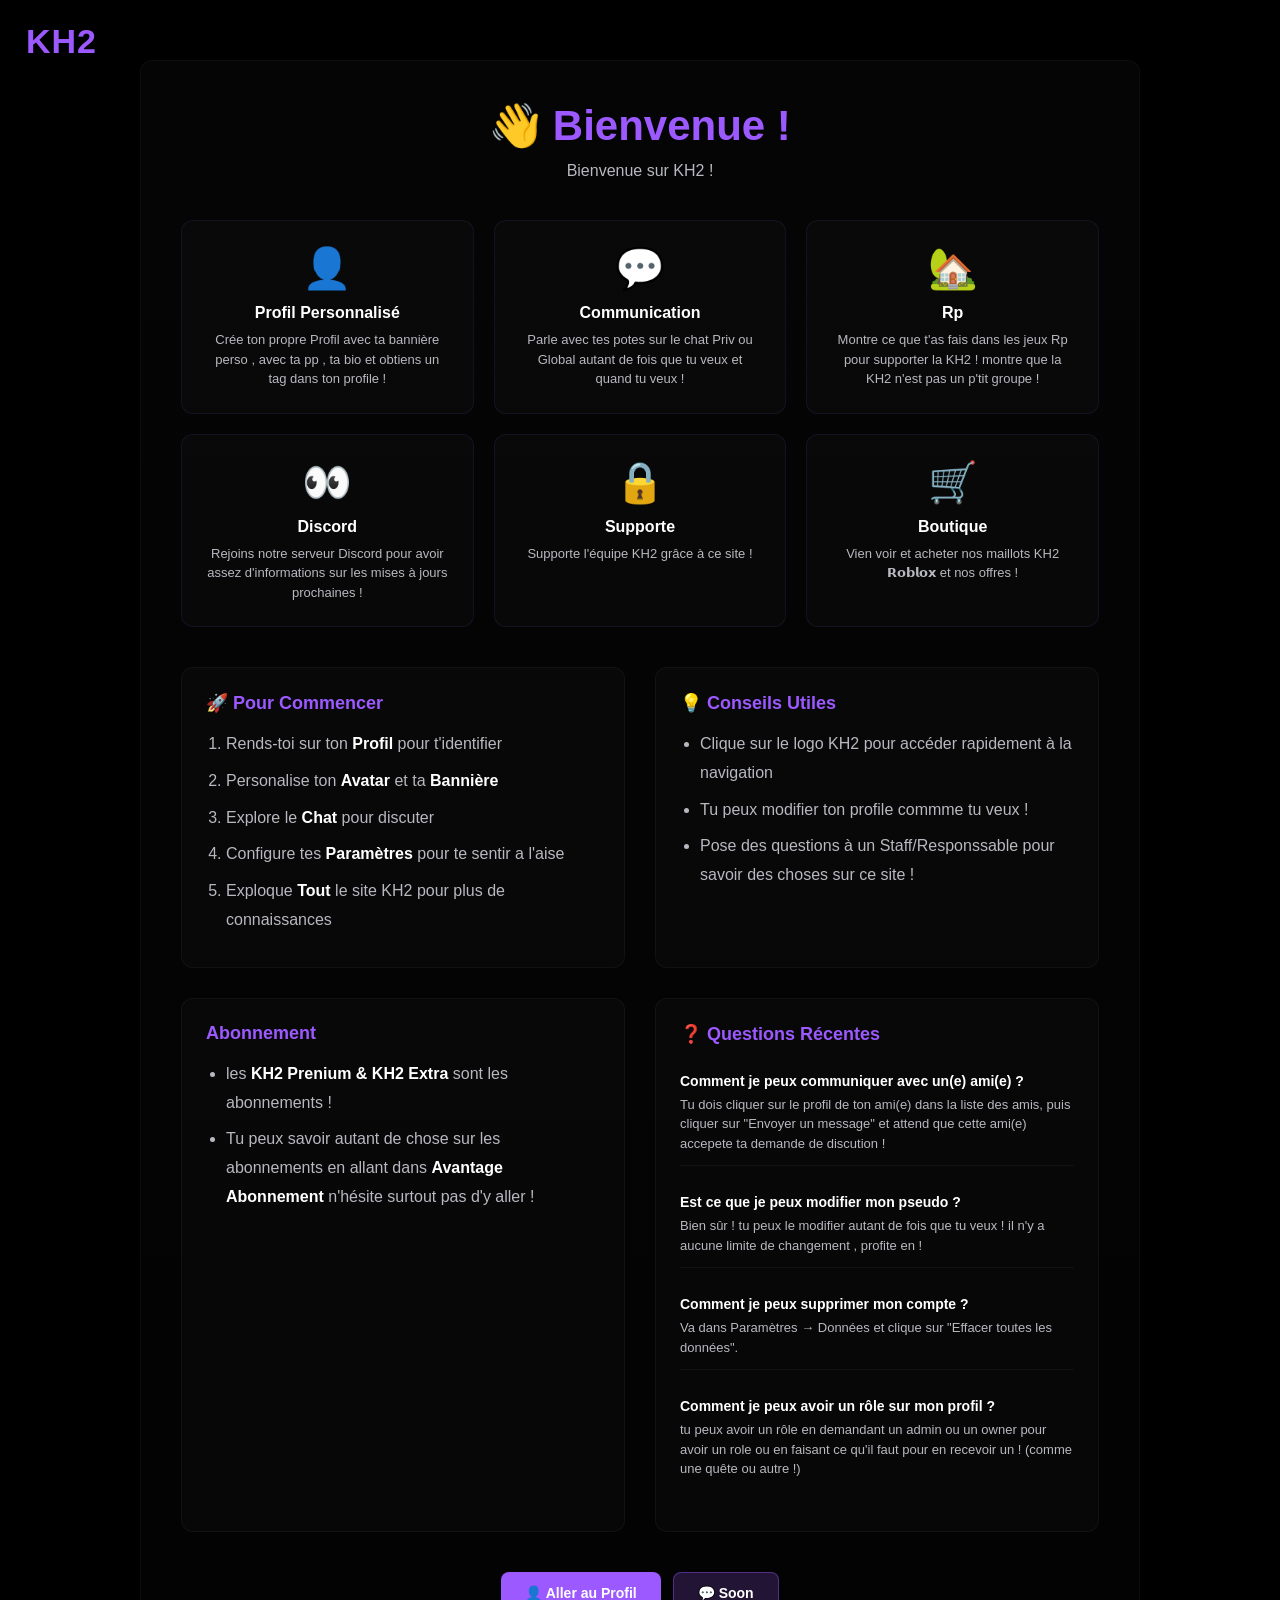
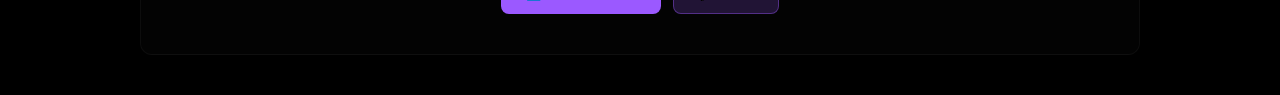
==== System/Index/Welcome/Welcome.html @ 9e0a4b44 "premier envoi" ====
<!DOCTYPE html>
<html lang="fr">
<head>
	<meta charset="UTF-8">
	<meta name="viewport" content="width=device-width, initial-scale=1.0">
	<title>Welcome - KH2</title>
	<link rel="stylesheet" href="Welcome.css">
</head>
<body>
	<header class="site-header">
		<div class="logo large" id="logo">
			<span class="two">KH</span><span class="crown">👑</span>2
		</div>
	</header>

	<div class="welcome-container">
		<div class="welcome-card">
			<div class="welcome-header">
				<h1>👋 Bienvenue !</h1>
				<p class="subtitle">Bienvenue sur KH2 !</p>
			</div>

			<div class="features-grid">
				<div class="feature-card">
					<div class="feature-icon">👤</div>
					<h3>Profil Personnalisé</h3>
					<p>Crée ton propre Profil avec ta bannière perso , avec ta pp , ta bio et obtiens un tag dans ton profile !</p>
				</div>

				<div class="feature-card">
					<div class="feature-icon">💬</div>
					<h3>Communication</h3>
					<p>Parle avec tes potes sur le chat Priv ou Global autant de fois que tu veux et quand tu veux !</p>
				</div>

				<div class="feature-card">
					<div class="feature-icon">🏡</div>
					<h3>Rp</h3>
					<p>Montre ce que t'as fais dans les jeux Rp pour supporter la KH2 !
						montre que la KH2 n'est pas un p'tit groupe !
					</p>
				</div>

				<div class="feature-card">
					<div class="feature-icon">👀</div>
					<h3>Discord</h3>
					<p>Rejoins notre serveur Discord pour avoir assez d'informations sur les mises à jours prochaines !</p>
				</div>

				<div class="feature-card">
					<div class="feature-icon">🔒</div>
					<h3>Supporte</h3>
					<p>Supporte l'équipe KH2 grâce à ce site !</p>
				</div>

				<div class="feature-card">
					<div class="feature-icon">🛒</div>
					<h3>Boutique</h3>
					<p>Vien voir et acheter nos maillots KH2 𝗥𝗼𝗯𝗹𝗼𝘅 et nos offres !</p>
				</div>
			</div>

			<div class="welcome-sections">
				<div class="section">
					<h2>🚀 Pour Commencer</h2>
					<ol>
						<li>Rends-toi sur ton <strong>Profil</strong> pour t'identifier</li>
						<li>Personalise ton <strong>Avatar</strong> et ta <strong>Bannière</strong></li>
						<li>Explore le <strong>Chat</strong> pour discuter</li>
						<li>Configure tes <strong>Paramètres</strong> pour te sentir a l'aise</li>
						<li>Exploque <strong>Tout</strong> le site KH2 pour plus de connaissances</li>
					</ol>
				</div>

				<div class="section">
					<h2>💡 Conseils Utiles</h2>
					<ul>
						<li>Clique sur le logo KH2 pour accéder rapidement à la navigation</li>
						<li>Tu peux modifier ton profile commme tu veux !</li>
						<li>Pose des questions à un Staff/Responssable pour savoir des choses sur ce site !</li>
					</ul>
				</div>
				<div class="section">
					<h2>Abonnement</h2>
					<ul>
						<li>les <strong>KH2 Prenium & KH2 Extra</strong> sont les abonnements !</li>
						<li>Tu peux savoir autant de chose sur les abonnements en allant dans <strong>Avantage Abonnement</strong> n'hésite surtout pas d'y aller !</li>
					</ul>
				</div>

				<div class="section">
					<h2>❓ Questions Récentes</h2>
					<div class="faq-item">
						<strong>Comment je peux communiquer avec un(e) ami(e) ?</strong>
						<p>Tu dois cliquer sur le profil de ton ami(e) dans la liste des amis, puis cliquer sur "Envoyer un message" et attend que cette ami(e) accepete ta demande de discution !</p>
					</div>
					<div class="faq-item">
						<strong>Est ce que je peux modifier mon pseudo ?</strong>
						<p>Bien sûr ! tu peux le modifier autant de fois que tu veux ! il n'y a aucune limite de changement , profite en !</p>
					</div>
					<div class="faq-item">
						<strong>Comment je peux supprimer mon compte ?</strong>
						<p>Va dans Paramètres → Données et clique sur "Effacer toutes les données".</p>
					</div>
				<div class="faq-item">
					<strong>Comment je peux avoir un rôle sur mon profil ?</strong>
					<p>tu peux avoir un rôle en demandant un admin ou un owner pour avoir un role ou en faisant ce qu'il faut pour en recevoir un ! (comme une quête ou autre !)</p>
				</div>
				</div>
			</div>

			<div class="welcome-actions">
				<button class="btn btn-primary" id="go-to-profile">👤 Aller au Profil</button>
				<button class="btn btn-secondary" id="go-to-chat">💬 Soon</button>
			</div>
		</div>
	</div>

	<div id="nav-widget" class="nav-widget hidden" aria-hidden="true">
		<div class="nav-content">
			<div class="nav-title">Navigation</div>
			<div class="nav-items">
				<div class="nav-item" data-page="welcome">
					<div class="nav-icon">👋</div>
					<div class="nav-label">Welcome</div>
				</div>
				<div class="nav-item" data-page="profile">
					<div class="nav-icon">👤</div>
					<div class="nav-label">Profile</div>
				</div>
				<div class="nav-item" data-page="chat">
					<div class="nav-icon">💬</div>
					<div class="nav-label">Chat Global [Soon]</div>
				</div>
				  <div class="nav-item" data-page="Boutique">
					<div class="nav-icon">🛒</div>
					<div class="nav-label">Boutique</div>
				</div>
				<div class="nav-item" data-page="settings">
					<div class="nav-icon">⚙️</div>
					<div class="nav-label">Paramètres [Soon]</div>
				</div>
			  </div>
			</div>
		</div>
	</div>

	<div id="toast-container" class="toast-container" aria-live="polite" aria-atomic="true"></div>

	<script src="Welcome.js"></script>
</body>
</html>
---- System/Index/Welcome/Welcome.css ----
:root {
	--bg: #000;
	--card: #0f0f10;
	--muted: #b8b8c0;
	--accent: #9b59ff;
	--glass: rgba(255,255,255,0.03);
	--success: #2ecc71;
}

* { box-sizing: border-box; }
html, body { 
	height: 100%; 
	margin: 0; 
	font-family: Segoe UI, Roboto, Arial, sans-serif; 
	background: var(--bg); 
	color: #fff; 
}

.site-header {
	position: fixed;
	top: 10px;
	left: 10px;
	z-index: 40;
}

.logo {
	display: inline-block;
	padding: 8px 12px;
	border-radius: 6px;
	color: var(--accent);
	font-weight: 800;
	letter-spacing: 1px;
	cursor: pointer;
	transition: color .2s ease, transform .12s ease;
	font-size: 20px;
}

.logo .two {
	position: relative;
	display: inline-block;
}

.logo .crown {
	position: absolute;
	left: 78%;
	top: -40%;
	font-size: 14px;
	transform: translateY(10px) scale(0.6);
	opacity: 0;
	transition: transform .33s ease, opacity .33s ease;
}

.logo:hover {
	color: #fff;
}

.logo:hover .crown {
	transform: translateY(-6px) scale(1);
	opacity: 1;
}

.logo.large {
	font-size: 34px;
	padding: 12px 16px;
}

.welcome-container {
	min-height: 100vh;
	display: flex;
	align-items: center;
	justify-content: center;
	padding: 60px 20px 40px;
}

.welcome-card {
	width: 1000px;
	max-width: 96%;
	background: linear-gradient(180deg, rgba(255,255,255,0.02), rgba(255,255,255,0.01));
	border: 1px solid rgba(255,255,255,0.04);
	padding: 40px;
	border-radius: 12px;
	backdrop-filter: blur(6px);
}

.welcome-header {
	text-align: center;
	margin-bottom: 40px;
}

.welcome-header h1 {
	font-size: 42px;
	margin: 0 0 12px;
	color: var(--accent);
	animation: slideDown .5s ease;
}

.subtitle {
	color: var(--muted);
	font-size: 16px;
	margin: 0;
}

@keyframes slideDown {
	from {
		opacity: 0;
		transform: translateY(-20px);
	}
	to {
		opacity: 1;
		transform: translateY(0);
	}
}

.features-grid {
	display: grid;
	grid-template-columns: repeat(auto-fit, minmax(280px, 1fr));
	gap: 20px;
	margin-bottom: 40px;
}

.feature-card {
	padding: 24px;
	background: rgba(255,255,255,0.02);
	border: 1px solid rgba(155,89,255,0.1);
	border-radius: 12px;
	transition: all .28s ease;
	text-align: center;
}

.feature-card:hover {
	background: rgba(155,89,255,0.08);
	border-color: rgba(155,89,255,0.3);
	transform: translateY(-4px);
}

.feature-icon {
	font-size: 40px;
	margin-bottom: 12px;
	display: block;
}

.feature-card h3 {
	margin: 0 0 8px;
	font-size: 16px;
	color: #fff;
}

.feature-card p {
	margin: 0;
	font-size: 13px;
	color: var(--muted);
	line-height: 1.5;
}

.welcome-sections {
	display: grid;
	grid-template-columns: repeat(auto-fit, minmax(300px, 1fr));
	gap: 30px;
	margin-bottom: 40px;
}

.section {
	padding: 24px;
	background: rgba(255,255,255,0.02);
	border: 1px solid rgba(255,255,255,0.04);
	border-radius: 12px;
}

.section h2 {
	font-size: 18px;
	margin: 0 0 16px;
	color: var(--accent);
}

.section ol, .section ul {
	margin: 0;
	padding-left: 20px;
	color: var(--muted);
	line-height: 1.8;
}

.section li {
	margin-bottom: 8px;
}

.section li strong {
	color: #fff;
}

.faq-item {
	margin-bottom: 16px;
	padding: 12px 0;
	border-bottom: 1px solid rgba(255,255,255,0.04);
}

.faq-item:last-child {
	border-bottom: none;
}

.faq-item strong {
	color: #fff;
	display: block;
	margin-bottom: 6px;
	font-size: 14px;
}

.faq-item p {
	margin: 0;
	font-size: 13px;
	color: var(--muted);
	line-height: 1.5;
}

.welcome-actions {
	display: flex;
	gap: 12px;
	justify-content: center;
	flex-wrap: wrap;
}

.btn {
	padding: 12px 24px;
	border-radius: 8px;
	border: none;
	cursor: pointer;
	font-size: 14px;
	font-weight: 600;
	transition: all .22s ease;
}

.btn-primary {
	background: var(--accent);
	color: #fff;
}

.btn-primary:hover {
	background: rgba(155,89,255,0.8);
	transform: translateY(-2px);
}

.btn-secondary {
	background: rgba(155,89,255,0.2);
	color: #fff;
	border: 1px solid rgba(155,89,255,0.4);
}

.btn-secondary:hover {
	background: rgba(155,89,255,0.3);
	transform: translateY(-2px);
}

/* Navigation Widget */
.nav-widget {
	position: fixed;
	top: 70px;
	left: 10px;
	background: var(--card);
	border: 1px solid rgba(255,255,255,0.06);
	border-radius: 12px;
	z-index: 100;
	backdrop-filter: blur(8px);
	box-shadow: 0 10px 40px rgba(0,0,0,0.4);
	opacity: 0;
	transform: scale(0.92) translateY(-8px);
	transition: opacity .28s ease, transform .28s cubic-bezier(.22,.9,.2,1);
	pointer-events: none;
}

.nav-widget:not(.hidden) {
	opacity: 1;
	transform: scale(1) translateY(0);
	pointer-events: auto;
}

.nav-widget.hidden {
	display: none;
}

.nav-content {
	padding: 14px 0;
}

.nav-title {
	padding: 8px 16px;
	font-size: 14px;
	font-weight: 700;
	color: var(--muted);
	letter-spacing: 0.5px;
	text-transform: uppercase;
}

.nav-items {
	display: flex;
	flex-direction: column;
	gap: 4px;
	padding: 0 8px;
}

.nav-item {
	padding: 10px 14px;
	border-radius: 8px;
	cursor: pointer;
	display: flex;
	align-items: center;
	gap: 12px;
	transition: background .22s ease, transform .22s ease;
	color: #fff;
	font-size: 14px;
}

.nav-item:hover {
	background: rgba(155,89,255,0.12);
	transform: translateX(4px);
}

.nav-item:active {
	transform: translateX(2px);
}

.nav-icon {
	font-size: 18px;
	display: flex;
	align-items: center;
	justify-content: center;
	min-width: 24px;
}

.nav-label {
	flex: 1;
}

.nav-item.active {
	background: rgba(155,89,255,0.2);
	border-left: 3px solid var(--accent);
	color: var(--accent);
	padding-left: 11px;
}

/* Toast notifications */
.toast-container {
	position: fixed;
	left: 50%;
	bottom: 22px;
	transform: translateX(-50%);
	z-index: 120;
	pointer-events: none;
}

.toast {
	min-width: 160px;
	max-width: 360px;
	margin: 8px auto;
	padding: 10px 14px;
	border-radius: 10px;
	background: rgba(18,18,18,0.96);
	color: #fff;
	box-shadow: 0 8px 30px rgba(0,0,0,0.6);
	opacity: 0;
	transform: translateY(10px) scale(.98);
	transition: opacity .28s ease, transform .28s ease;
}

.toast.show {
	opacity: 1;
	transform: translateY(0) scale(1);
}

.toast.success {
	background: linear-gradient(90deg, #2ecc71, #27ae60);
}

/* Responsive */
@media (max-width: 768px) {
	.welcome-card {
		padding: 24px;
	}

	.welcome-header h1 {
		font-size: 28px;
	}

	.features-grid {
		grid-template-columns: 1fr;
		gap: 16px;
	}

	.welcome-sections {
		grid-template-columns: 1fr;
		gap: 20px;
	}

	.welcome-actions {
		flex-direction: column;
	}

	.btn {
		width: 100%;
	}

	.logo.large {
		font-size: 24px;
		padding: 8px 12px;
	}
}

/* Loading Screen */
.loading-overlay {
	position: fixed;
	inset: 0;
	display: flex;
	align-items: center;
	justify-content: center;
	background: #000;
	z-index: 200;
	opacity: 1;
	transition: opacity .5s ease;
	animation: fadeIn .4s ease;
}

.loading-overlay.hidden {
	opacity: 0;
	pointer-events: none;
	animation: fadeOut .5s ease forwards;
}

@keyframes fadeIn {
	from { opacity: 0; }
	to { opacity: 1; }
}

@keyframes fadeOut {
	from { opacity: 1; }
	to { opacity: 0; }
}

.loading-content {
	display: flex;
	flex-direction: column;
	align-items: center;
	justify-content: center;
	gap: 20px;
}

.loading-logo {
	font-size: 56px;
	font-weight: 800;
	color: #9b59ff;
	letter-spacing: 2px;
	animation: pulseGlow 1.5s ease-in-out infinite;
	text-shadow: 0 0 20px rgba(255,255,255,0.2);
}

.loading-logo .loading-two {
	color: #fff;
}

@keyframes pulseGlow {
	0%, 100% { opacity: 0.6; }
	50% { opacity: 1; }
}

.loading-spinner {
	width: 50px;
	height: 50px;
	border-radius: 50%;
	border: 3px solid #333;
	border-top-color: #fff;
	border-right-color: #888;
	animation: spin 1.2s linear infinite;
}

.loading-text {
	color: #999;
	font-size: 14px;
	font-weight: 500;
	letter-spacing: 1px;
	animation: blink 1.5s ease-in-out infinite;
}

@keyframes blink {
	0%, 100% { opacity: 0.6; }
	50% { opacity: 1; }
}

@keyframes spin {
	to { transform: rotate(360deg); }
}

/* Loading Screen */
.loading-overlay {
	position: fixed;
	inset: 0;
	display: flex;
	align-items: center;
	justify-content: center;
	background: linear-gradient(135deg, rgba(0,0,0,0.95), rgba(20,0,40,0.9));
	z-index: 200;
	opacity: 1;
	transition: opacity .5s ease;
	animation: fadeIn .4s ease;
}

.loading-overlay.hidden {
	opacity: 0;
	pointer-events: none;
	animation: fadeOut .5s ease forwards;
}

@keyframes fadeIn {
	from { opacity: 0; }
	to { opacity: 1; }
}

@keyframes fadeOut {
	from { opacity: 1; }
	to { opacity: 0; }
}

.loading-content {
	display: flex;
	flex-direction: column;
	align-items: center;
	justify-content: center;
	gap: 20px;
}

.loading-logo {
	font-size: 56px;
	font-weight: 800;
	color: var(--accent);
	letter-spacing: 2px;
	animation: pulseGlow 1.5s ease-in-out infinite;
	text-shadow: 0 0 20px rgba(155,89,255,0.4);
}

.loading-logo .loading-two {
	color: #fff;
}

@keyframes pulseGlow {
	0%, 100% { opacity: 0.7; text-shadow: 0 0 10px rgba(155,89,255,0.2); }
	50% { opacity: 1; text-shadow: 0 0 30px rgba(155,89,255,0.6); }
}

.loading-spinner {
	width: 50px;
	height: 50px;
	border-radius: 50%;
	border: 3px solid rgba(155,89,255,0.2);
	border-top-color: var(--accent);
	border-right-color: var(--accent);
	animation: spin 1.2s linear infinite;
}

.loading-text {
	color: var(--muted);
	font-size: 14px;
	font-weight: 500;
	letter-spacing: 1px;
	animation: blink 1.5s ease-in-out infinite;
}

@keyframes blink {
	0%, 100% { opacity: 0.6; }
	50% { opacity: 1; }
}

@keyframes spin {
	to { transform: rotate(360deg); }
}
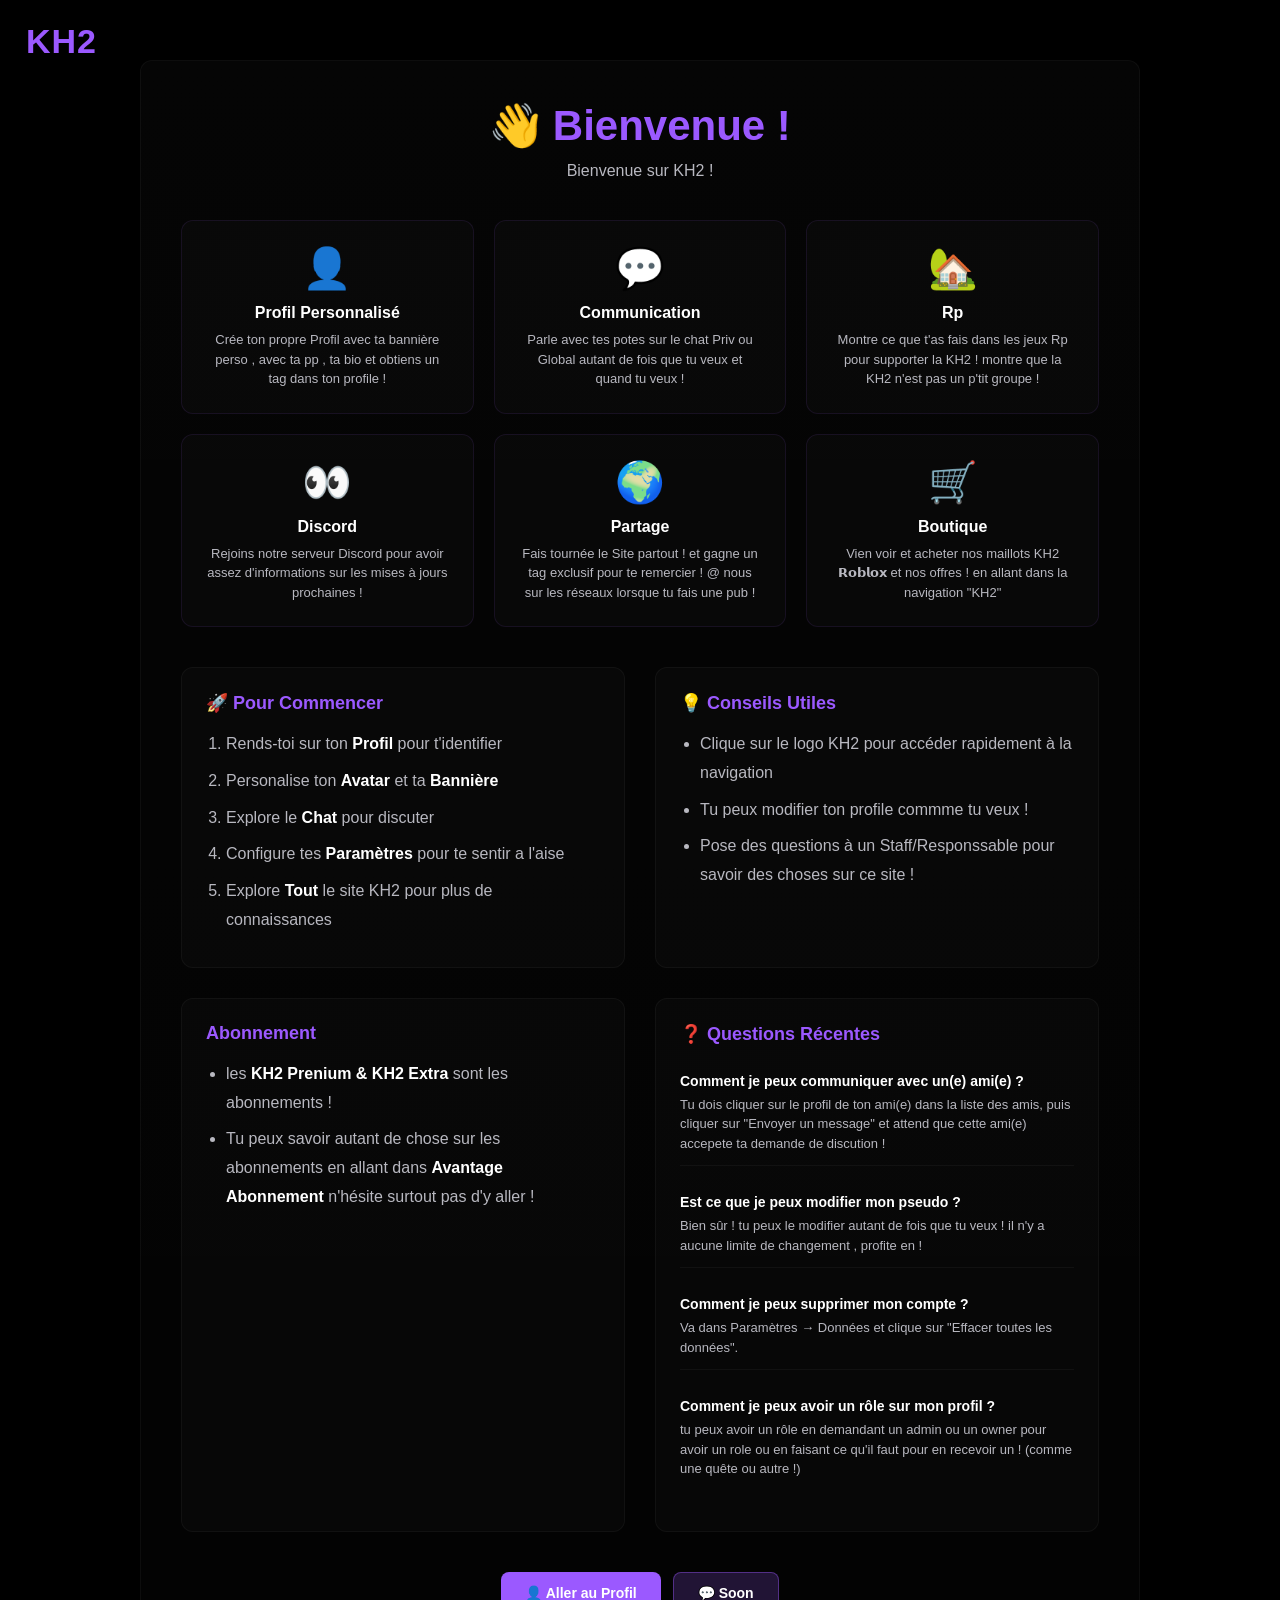
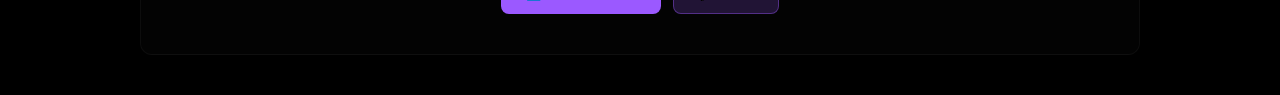
==== commit 715b344c: "Revise feature cards and fix typos in Welcome.html Updated feature descriptions and corrected typos " ====
--- a/System/Index/Welcome/Welcome.html
+++ b/System/Index/Welcome/Welcome.html
@@ -48,15 +48,15 @@
 				</div>
 
 				<div class="feature-card">
-					<div class="feature-icon">🔒</div>
-					<h3>Supporte</h3>
-					<p>Supporte l'équipe KH2 grâce à ce site !</p>
+					<div class="feature-icon">🌍</div>
+					<h3>Partage</h3>
+					<p>Fais tournée le Site partout ! et gagne un tag exclusif pour te remercier ! @ nous sur les réseaux lorsque tu fais une pub !</p>
 				</div>
 
 				<div class="feature-card">
 					<div class="feature-icon">🛒</div>
 					<h3>Boutique</h3>
-					<p>Vien voir et acheter nos maillots KH2 𝗥𝗼𝗯𝗹𝗼𝘅 et nos offres !</p>
+					<p>Vien voir et acheter nos maillots KH2 𝗥𝗼𝗯𝗹𝗼𝘅 et nos offres ! en allant dans la navigation "KH2" </p>
 				</div>
 			</div>
 
@@ -68,7 +68,7 @@
 						<li>Personalise ton <strong>Avatar</strong> et ta <strong>Bannière</strong></li>
 						<li>Explore le <strong>Chat</strong> pour discuter</li>
 						<li>Configure tes <strong>Paramètres</strong> pour te sentir a l'aise</li>
-						<li>Exploque <strong>Tout</strong> le site KH2 pour plus de connaissances</li>
+						<li>Explore <strong>Tout</strong> le site KH2 pour plus de connaissances</li>
 					</ol>
 				</div>
 
@@ -120,10 +120,6 @@
 		<div class="nav-content">
 			<div class="nav-title">Navigation</div>
 			<div class="nav-items">
-				<div class="nav-item" data-page="welcome">
-					<div class="nav-icon">👋</div>
-					<div class="nav-label">Welcome</div>
-				</div>
 				<div class="nav-item" data-page="profile">
 					<div class="nav-icon">👤</div>
 					<div class="nav-label">Profile</div>
--- a/System/Index/Welcome/Welcome.css
+++ b/System/Index/Welcome/Welcome.css
@@ -371,12 +371,21 @@
 
 /* Responsive */
 @media (max-width: 768px) {
+	.welcome-container {
+		padding: 30px 16px 24px;
+	}
+
 	.welcome-card {
+		width: 100%;
 		padding: 24px;
 	}
 
 	.welcome-header h1 {
-		font-size: 28px;
+		font-size: 32px;
+	}
+
+	.subtitle {
+		font-size: 15px;
 	}
 
 	.features-grid {
@@ -384,11 +393,31 @@
 		gap: 16px;
 	}
 
+	.feature-card {
+		padding: 20px;
+	}
+
+	.feature-card:hover {
+		transform: none;
+	}
+
+	.feature-icon {
+		font-size: 36px;
+	}
+
 	.welcome-sections {
 		grid-template-columns: 1fr;
 		gap: 20px;
 	}
 
+	.section {
+		padding: 20px;
+	}
+
+	.section h2 {
+		font-size: 17px;
+	}
+
 	.welcome-actions {
 		flex-direction: column;
 	}
@@ -398,8 +427,65 @@
 	}
 
 	.logo.large {
-		font-size: 24px;
+		font-size: 26px;
 		padding: 8px 12px;
+	}
+
+	.nav-widget {
+		top: 70px;
+		left: 8px;
+		width: calc(100% - 16px);
+		max-width: 340px;
+	}
+
+	.nav-item {
+		font-size: 15px;
+	}
+}
+
+@media (max-width: 480px) {
+	.welcome-container {
+		padding: 24px 12px 20px;
+	}
+
+	.welcome-card {
+		padding: 20px;
+	}
+
+	.welcome-header h1 {
+		font-size: 26px;
+	}
+
+	.subtitle {
+		font-size: 14px;
+	}
+
+	.feature-card {
+		padding: 18px;
+	}
+
+	.feature-icon {
+		font-size: 32px;
+	}
+
+	.section {
+		padding: 18px;
+	}
+
+	.section h2 {
+		font-size: 15px;
+	}
+
+	.welcome-actions {
+		gap: 10px;
+	}
+
+	.btn {
+		padding: 12px 18px;
+	}
+
+	.logo.large {
+		font-size: 22px;
 	}
 }
 
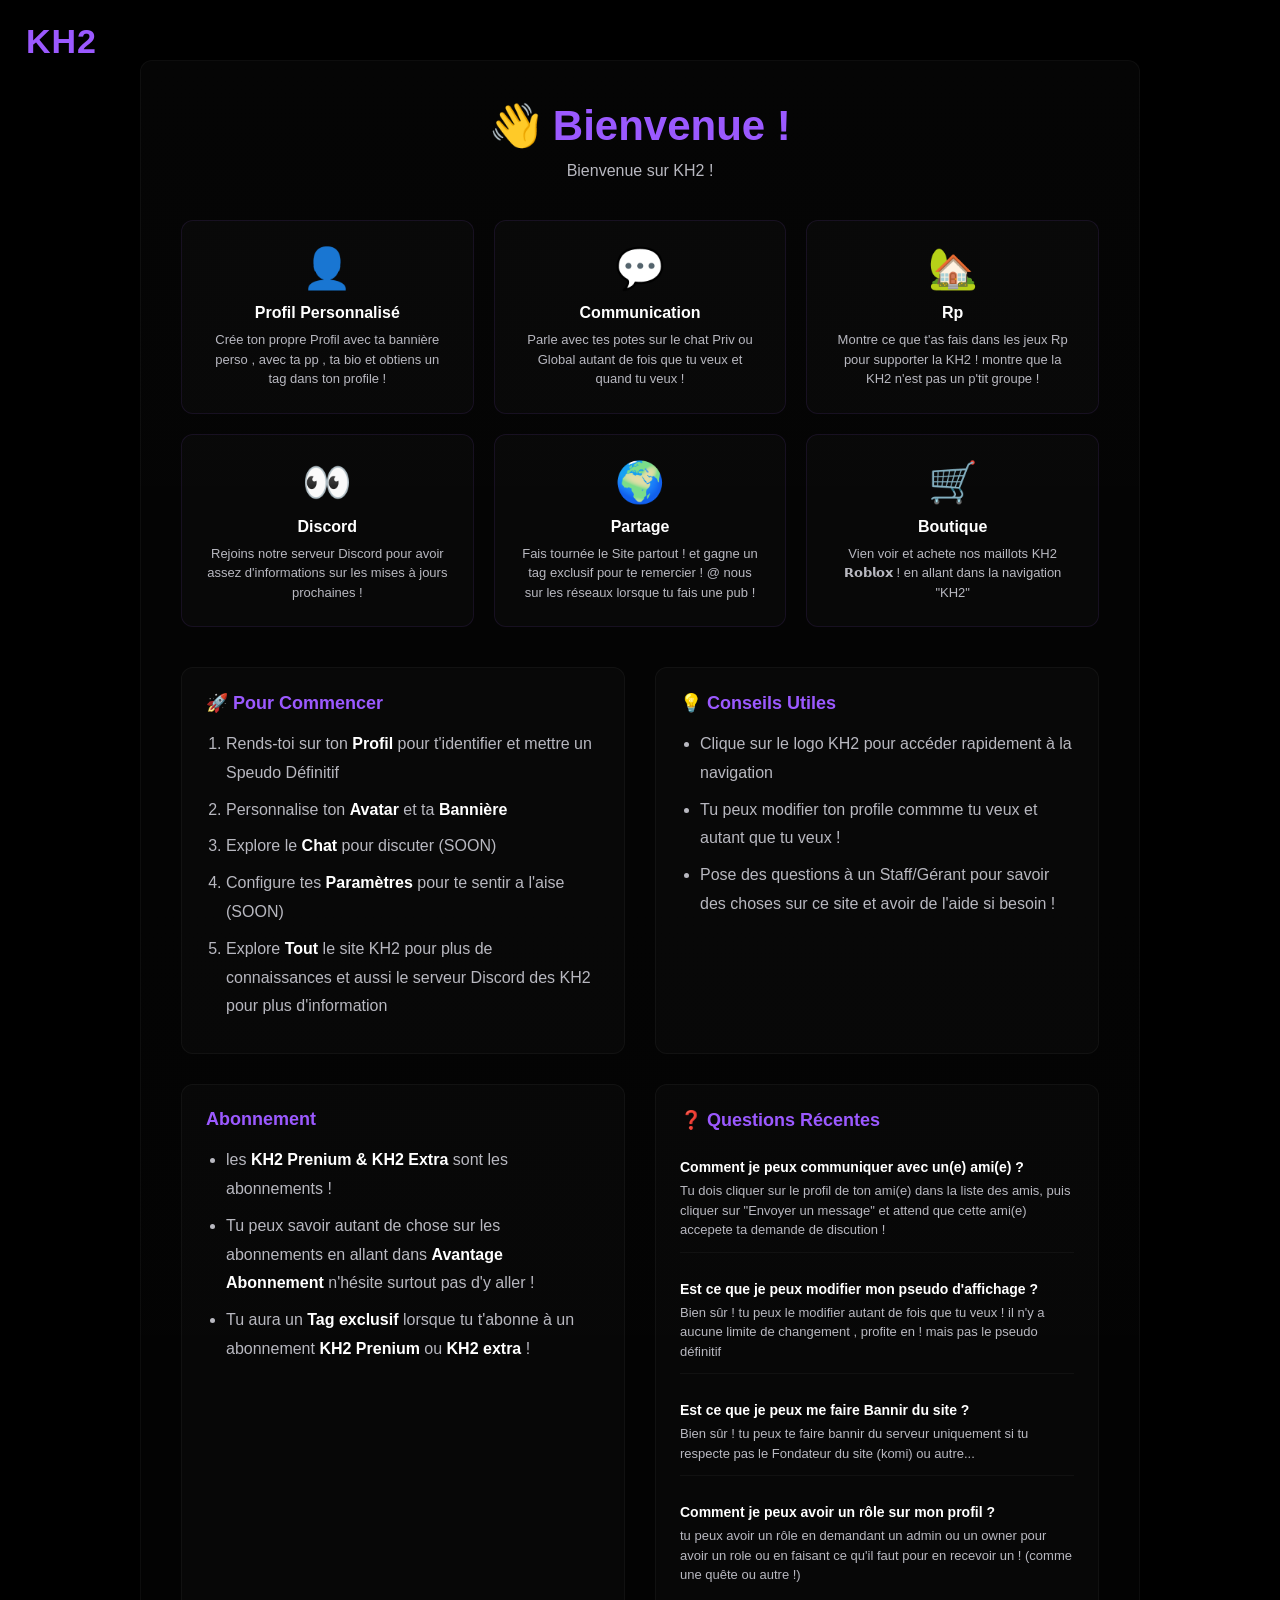
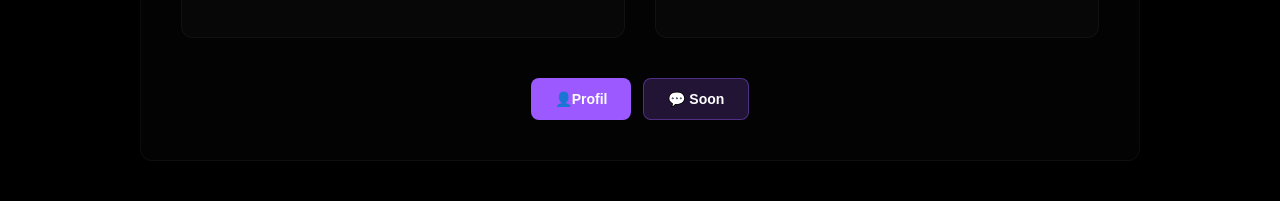
==== commit 8039917a: "Fix typos and improve text clarity in Welcome.html" ====
--- a/System/Index/Welcome/Welcome.html
+++ b/System/Index/Welcome/Welcome.html
@@ -56,7 +56,7 @@
 				<div class="feature-card">
 					<div class="feature-icon">🛒</div>
 					<h3>Boutique</h3>
-					<p>Vien voir et acheter nos maillots KH2 𝗥𝗼𝗯𝗹𝗼𝘅 et nos offres ! en allant dans la navigation "KH2" </p>
+					<p>Vien voir et achete nos maillots KH2 𝗥𝗼𝗯𝗹𝗼𝘅 ! en allant dans la navigation "KH2" </p>
 				</div>
 			</div>
 
@@ -64,11 +64,11 @@
 				<div class="section">
 					<h2>🚀 Pour Commencer</h2>
 					<ol>
-						<li>Rends-toi sur ton <strong>Profil</strong> pour t'identifier</li>
-						<li>Personalise ton <strong>Avatar</strong> et ta <strong>Bannière</strong></li>
-						<li>Explore le <strong>Chat</strong> pour discuter</li>
-						<li>Configure tes <strong>Paramètres</strong> pour te sentir a l'aise</li>
-						<li>Explore <strong>Tout</strong> le site KH2 pour plus de connaissances</li>
+						<li>Rends-toi sur ton <strong>Profil</strong> pour t'identifier et mettre un Speudo Définitif</li>
+						<li>Personnalise ton <strong>Avatar</strong> et ta <strong>Bannière</strong></li>
+						<li>Explore le <strong>Chat</strong> pour discuter (SOON)</li>
+						<li>Configure tes <strong>Paramètres</strong> pour te sentir a l'aise (SOON)</li>
+						<li>Explore <strong>Tout</strong> le site KH2 pour plus de connaissances et aussi le serveur <stron>Discord</stron> des KH2 pour plus d'information</li>
 					</ol>
 				</div>
 
@@ -76,8 +76,8 @@
 					<h2>💡 Conseils Utiles</h2>
 					<ul>
 						<li>Clique sur le logo KH2 pour accéder rapidement à la navigation</li>
-						<li>Tu peux modifier ton profile commme tu veux !</li>
-						<li>Pose des questions à un Staff/Responssable pour savoir des choses sur ce site !</li>
+						<li>Tu peux modifier ton profile commme tu veux et autant que tu veux !</li>
+						<li>Pose des questions à un Staff/Gérant pour savoir des choses sur ce site et avoir de l'aide si besoin !</li>
 					</ul>
 				</div>
 				<div class="section">
@@ -85,6 +85,7 @@
 					<ul>
 						<li>les <strong>KH2 Prenium & KH2 Extra</strong> sont les abonnements !</li>
 						<li>Tu peux savoir autant de chose sur les abonnements en allant dans <strong>Avantage Abonnement</strong> n'hésite surtout pas d'y aller !</li>
+						<li>Tu aura un <strong>Tag exclusif</strong> lorsque tu t'abonne à un abonnement <strong>KH2 Prenium</strong> ou <strong>KH2 extra</strong> !</li>
 					</ul>
 				</div>
 
@@ -95,12 +96,12 @@
 						<p>Tu dois cliquer sur le profil de ton ami(e) dans la liste des amis, puis cliquer sur "Envoyer un message" et attend que cette ami(e) accepete ta demande de discution !</p>
 					</div>
 					<div class="faq-item">
-						<strong>Est ce que je peux modifier mon pseudo ?</strong>
-						<p>Bien sûr ! tu peux le modifier autant de fois que tu veux ! il n'y a aucune limite de changement , profite en !</p>
+						<strong>Est ce que je peux modifier mon pseudo d'affichage ?</strong>
+						<p>Bien sûr ! tu peux le modifier autant de fois que tu veux ! il n'y a aucune limite de changement , profite en ! mais pas le pseudo définitif</p>
 					</div>
 					<div class="faq-item">
-						<strong>Comment je peux supprimer mon compte ?</strong>
-						<p>Va dans Paramètres → Données et clique sur "Effacer toutes les données".</p>
+						<strong>Est ce que je peux me faire Bannir du site ?</strong>
+						<p>Bien sûr ! tu peux te faire bannir du serveur uniquement si tu respecte pas le Fondateur du site (komi) ou autre...</p>
 					</div>
 				<div class="faq-item">
 					<strong>Comment je peux avoir un rôle sur mon profil ?</strong>
@@ -110,12 +111,12 @@
 			</div>
 
 			<div class="welcome-actions">
-				<button class="btn btn-primary" id="go-to-profile">👤 Aller au Profil</button>
+				<button class="btn btn-primary" id="go-to-profile">👤Profil</button>
 				<button class="btn btn-secondary" id="go-to-chat">💬 Soon</button>
 			</div>
 		</div>
 	</div>
-
+ 
 	<div id="nav-widget" class="nav-widget hidden" aria-hidden="true">
 		<div class="nav-content">
 			<div class="nav-title">Navigation</div>
